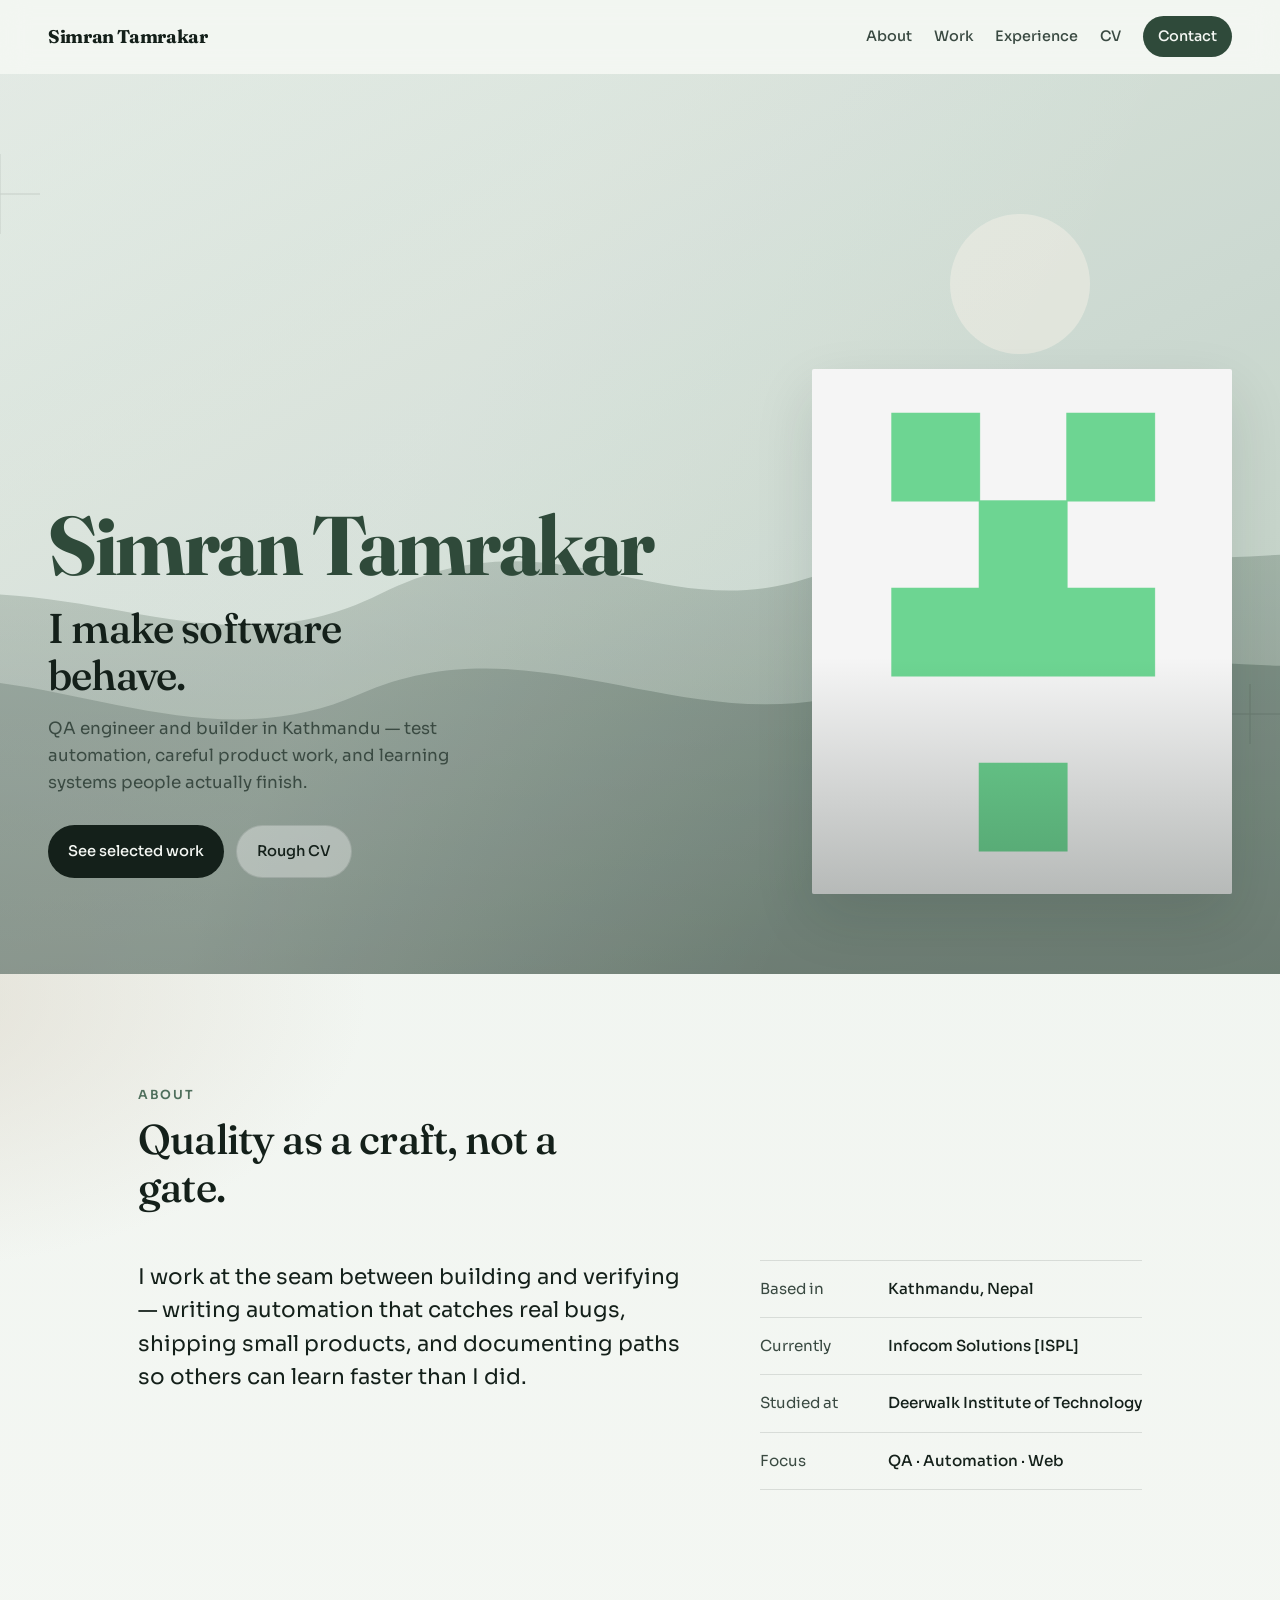
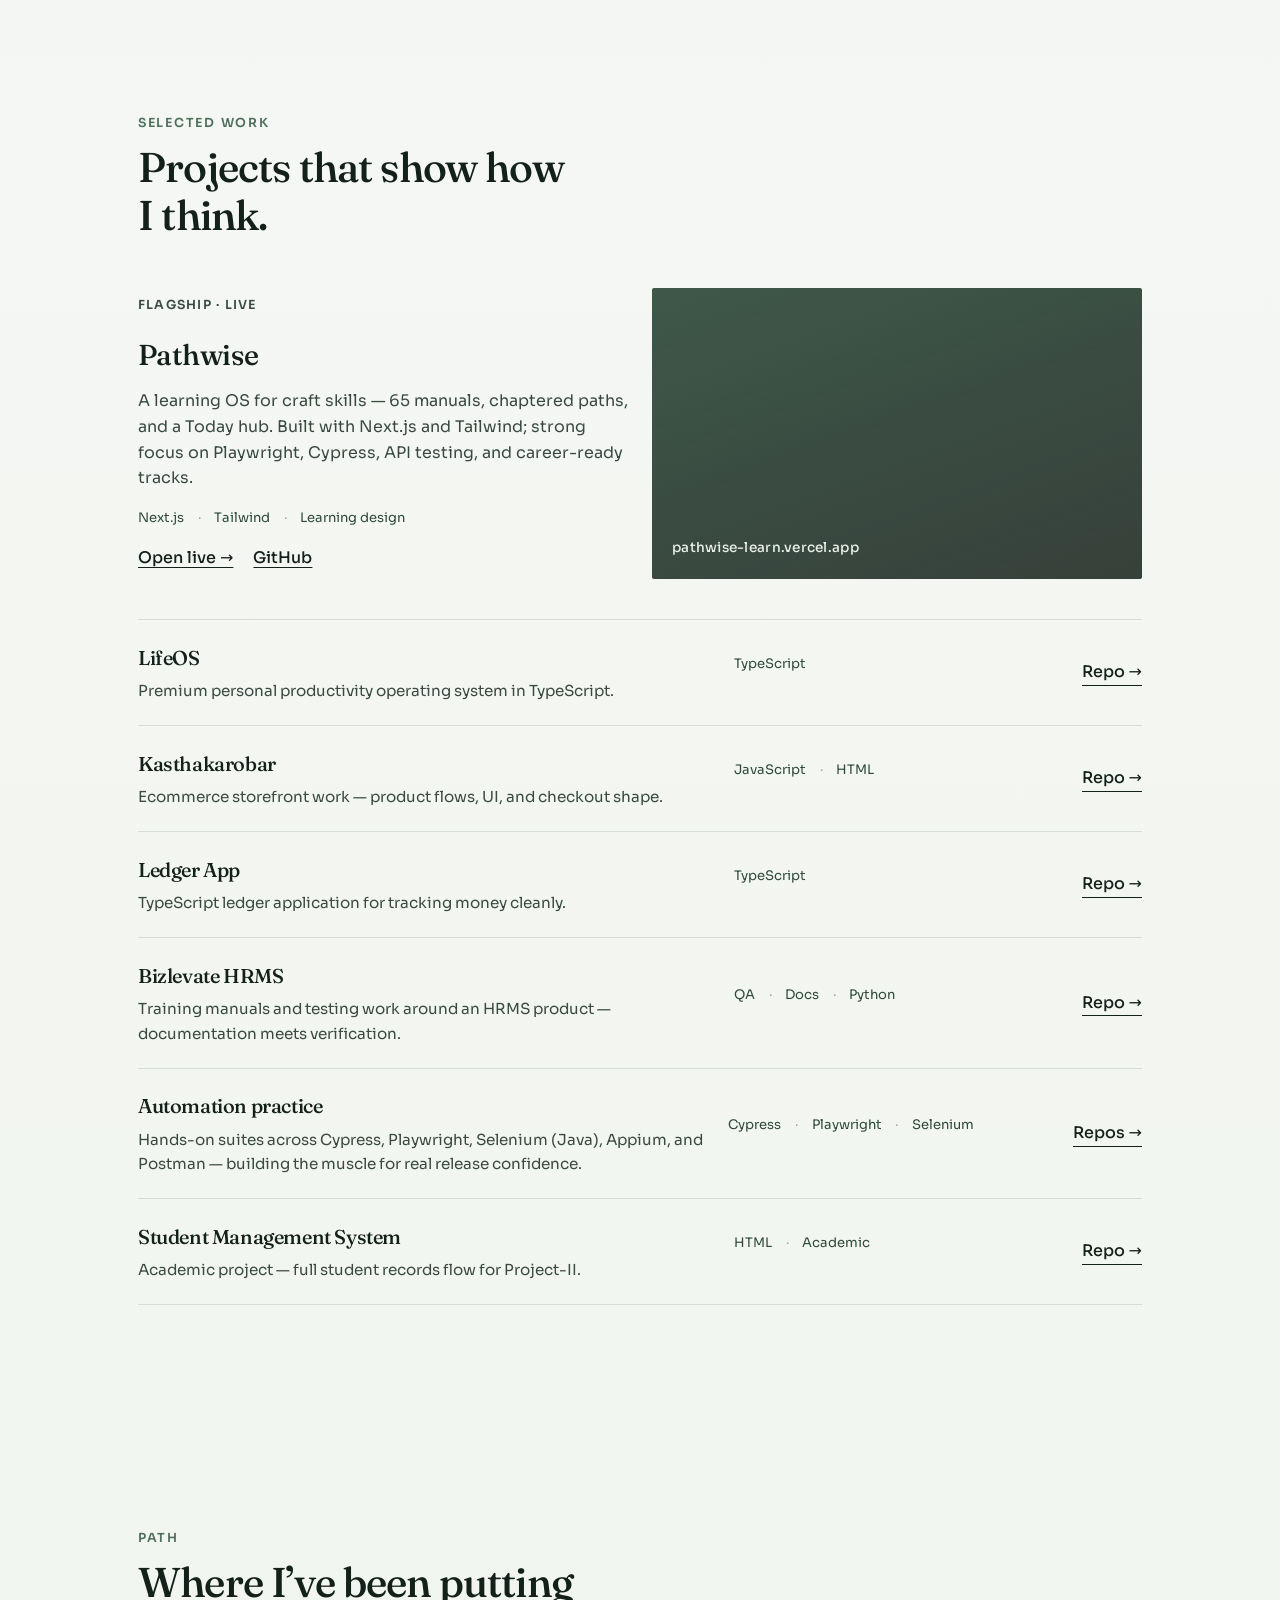
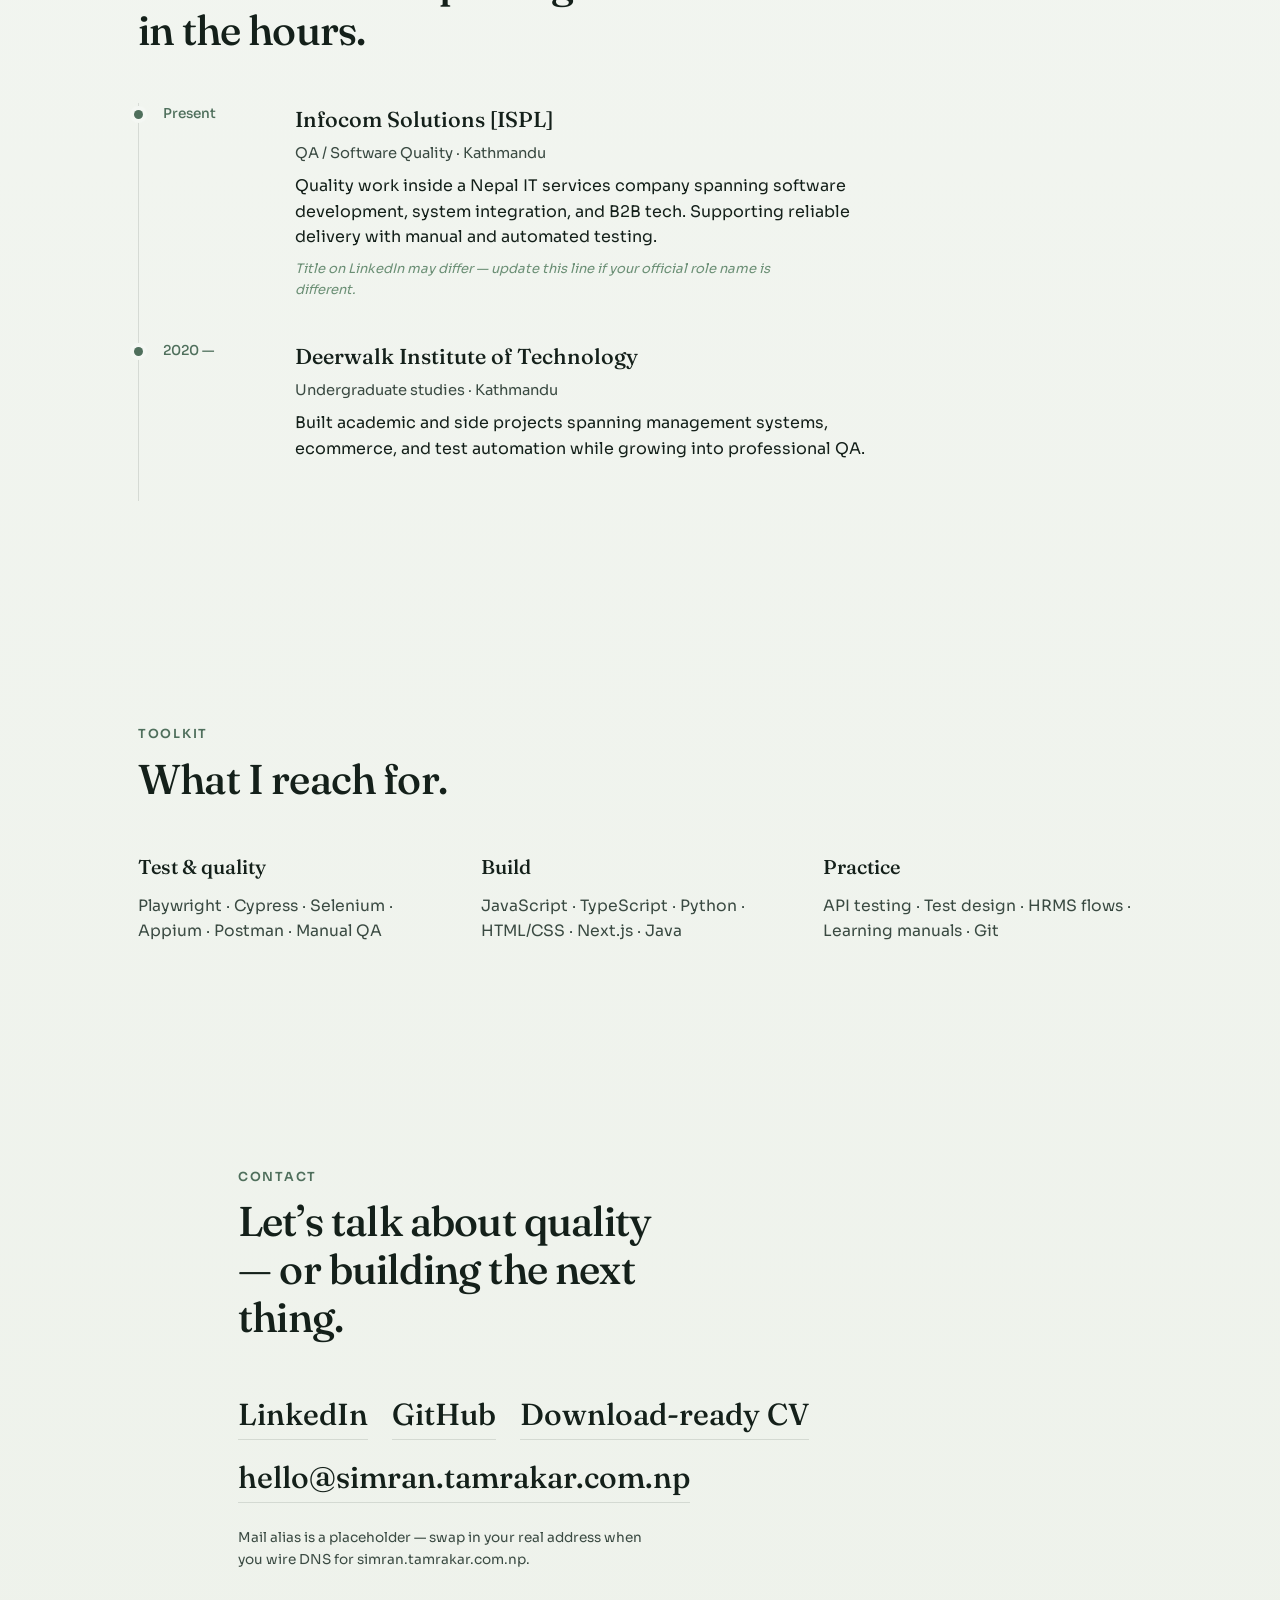
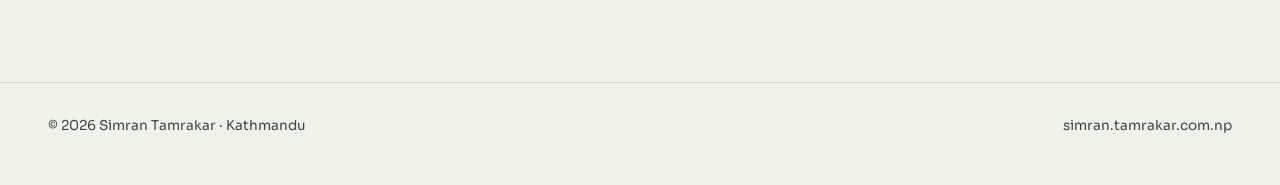
==== index.html @ 75692b20 "Add portfolio site and rough CV for simran.tamrakar.com.np Co-authored-by: Cursor <cursoragent@curso" ====
<!DOCTYPE html>
<html lang="en">
  <head>
    <meta charset="UTF-8" />
    <meta name="viewport" content="width=device-width, initial-scale=1" />
    <title>Simran Tamrakar — QA Engineer & Builder</title>
    <meta
      name="description"
      content="Portfolio of Simran Tamrakar — QA engineer and product builder based in Kathmandu. Test automation, web apps, and craft documentation."
    />
    <link rel="canonical" href="https://simran.tamrakar.com.np/" />
    <meta property="og:title" content="Simran Tamrakar" />
    <meta
      property="og:description"
      content="QA engineer & builder. Kathmandu. Infocom Solutions · Deerwalk."
    />
    <meta property="og:type" content="website" />
    <meta property="og:url" content="https://simran.tamrakar.com.np/" />
    <link rel="preconnect" href="https://fonts.googleapis.com" />
    <link rel="preconnect" href="https://fonts.gstatic.com" crossorigin />
    <link
      href="https://fonts.googleapis.com/css2?family=Fraunces:opsz,wght@9..144,500;9..144,700&family=Sora:wght@300;400;500;600&display=swap"
      rel="stylesheet"
    />
    <link rel="stylesheet" href="styles.css" />
  </head>
  <body>
    <a class="skip" href="#work">Skip to work</a>

    <header class="nav">
      <a class="nav-brand" href="#top">Simran Tamrakar</a>
      <nav class="nav-links" aria-label="Primary">
        <a href="#about">About</a>
        <a href="#work">Work</a>
        <a href="#experience">Experience</a>
        <a href="cv.html">CV</a>
        <a class="nav-cta" href="#contact">Contact</a>
      </nav>
      <button class="nav-toggle" type="button" aria-label="Open menu" aria-expanded="false">
        <span></span><span></span>
      </button>
    </header>

    <main id="top">
      <section class="hero" aria-label="Introduction">
        <div class="hero-bg" aria-hidden="true"></div>
        <div class="hero-inner">
          <p class="hero-brand">Simran Tamrakar</p>
          <h1 class="hero-title">I make software behave.</h1>
          <p class="hero-lede">
            QA engineer and builder in Kathmandu — test automation, careful
            product work, and learning systems people actually finish.
          </p>
          <div class="hero-actions">
            <a class="btn btn-primary" href="#work">See selected work</a>
            <a class="btn btn-ghost" href="cv.html">Rough CV</a>
          </div>
        </div>
        <div class="hero-portrait">
          <img
            src="assets/avatar.jpg"
            alt="Portrait of Simran Tamrakar"
            width="480"
            height="480"
          />
        </div>
      </section>

      <section id="about" class="section about">
        <div class="section-head">
          <p class="eyebrow">About</p>
          <h2>Quality as a craft, not a gate.</h2>
        </div>
        <div class="about-grid">
          <p class="about-lead">
            I work at the seam between building and verifying — writing
            automation that catches real bugs, shipping small products, and
            documenting paths so others can learn faster than I did.
          </p>
          <ul class="about-facts">
            <li>
              <span>Based in</span>
              <strong>Kathmandu, Nepal</strong>
            </li>
            <li>
              <span>Currently</span>
              <strong>Infocom Solutions [ISPL]</strong>
            </li>
            <li>
              <span>Studied at</span>
              <strong>Deerwalk Institute of Technology</strong>
            </li>
            <li>
              <span>Focus</span>
              <strong>QA · Automation · Web</strong>
            </li>
          </ul>
        </div>
      </section>

      <section id="work" class="section work">
        <div class="section-head">
          <p class="eyebrow">Selected work</p>
          <h2>Projects that show how I think.</h2>
        </div>

        <article class="project project-featured">
          <div class="project-copy">
            <p class="project-tag">Flagship · Live</p>
            <h3>Pathwise</h3>
            <p>
              A learning OS for craft skills — 65 manuals, chaptered paths, and a
              Today hub. Built with Next.js and Tailwind; strong focus on
              Playwright, Cypress, API testing, and career-ready tracks.
            </p>
            <div class="project-meta">
              <span>Next.js</span>
              <span>Tailwind</span>
              <span>Learning design</span>
            </div>
            <div class="project-links">
              <a href="https://pathwise-learn.vercel.app" target="_blank" rel="noopener"
                >Open live →</a
              >
              <a
                href="https://github.com/Simran-Tamrakar7/Pathwise"
                target="_blank"
                rel="noopener"
                >GitHub</a
              >
            </div>
          </div>
          <a
            class="project-visual pathwise"
            href="https://pathwise-learn.vercel.app"
            target="_blank"
            rel="noopener"
            aria-label="Open Pathwise"
          >
            <span class="visual-label">pathwise-learn.vercel.app</span>
          </a>
        </article>

        <div class="project-list">
          <article class="project-row">
            <div>
              <h3>LifeOS</h3>
              <p>Premium personal productivity operating system in TypeScript.</p>
            </div>
            <div class="project-meta">
              <span>TypeScript</span>
            </div>
            <a
              href="https://github.com/Simran-Tamrakar7/lifeos"
              target="_blank"
              rel="noopener"
              >Repo →</a
            >
          </article>

          <article class="project-row">
            <div>
              <h3>Kasthakarobar</h3>
              <p>Ecommerce storefront work — product flows, UI, and checkout shape.</p>
            </div>
            <div class="project-meta">
              <span>JavaScript</span>
              <span>HTML</span>
            </div>
            <a
              href="https://github.com/Simran-Tamrakar7/Kasthakarobar"
              target="_blank"
              rel="noopener"
              >Repo →</a
            >
          </article>

          <article class="project-row">
            <div>
              <h3>Ledger App</h3>
              <p>TypeScript ledger application for tracking money cleanly.</p>
            </div>
            <div class="project-meta">
              <span>TypeScript</span>
            </div>
            <a
              href="https://github.com/Simran-Tamrakar7/ledger-app"
              target="_blank"
              rel="noopener"
              >Repo →</a
            >
          </article>

          <article class="project-row">
            <div>
              <h3>Bizlevate HRMS</h3>
              <p>
                Training manuals and testing work around an HRMS product —
                documentation meets verification.
              </p>
            </div>
            <div class="project-meta">
              <span>QA</span>
              <span>Docs</span>
              <span>Python</span>
            </div>
            <a
              href="https://github.com/Simran-Tamrakar7/Bizlevate-1-HRMS-Manual"
              target="_blank"
              rel="noopener"
              >Repo →</a
            >
          </article>

          <article class="project-row">
            <div>
              <h3>Automation practice</h3>
              <p>
                Hands-on suites across Cypress, Playwright, Selenium (Java),
                Appium, and Postman — building the muscle for real release
                confidence.
              </p>
            </div>
            <div class="project-meta">
              <span>Cypress</span>
              <span>Playwright</span>
              <span>Selenium</span>
            </div>
            <a
              href="https://github.com/Simran-Tamrakar7?tab=repositories"
              target="_blank"
              rel="noopener"
              >Repos →</a
            >
          </article>

          <article class="project-row">
            <div>
              <h3>Student Management System</h3>
              <p>Academic project — full student records flow for Project-II.</p>
            </div>
            <div class="project-meta">
              <span>HTML</span>
              <span>Academic</span>
            </div>
            <a
              href="https://github.com/Simran-Tamrakar7/Student_Management_System"
              target="_blank"
              rel="noopener"
              >Repo →</a
            >
          </article>
        </div>
      </section>

      <section id="experience" class="section experience">
        <div class="section-head">
          <p class="eyebrow">Path</p>
          <h2>Where I’ve been putting in the hours.</h2>
        </div>
        <ol class="timeline">
          <li>
            <div class="timeline-when">Present</div>
            <div class="timeline-body">
              <h3>Infocom Solutions [ISPL]</h3>
              <p class="role">QA / Software Quality · Kathmandu</p>
              <p>
                Quality work inside a Nepal IT services company spanning software
                development, system integration, and B2B tech. Supporting reliable
                delivery with manual and automated testing.
              </p>
              <p class="note">
                Title on LinkedIn may differ — update this line if your official
                role name is different.
              </p>
            </div>
          </li>
          <li>
            <div class="timeline-when">2020 —</div>
            <div class="timeline-body">
              <h3>Deerwalk Institute of Technology</h3>
              <p class="role">Undergraduate studies · Kathmandu</p>
              <p>
                Built academic and side projects spanning management systems,
                ecommerce, and test automation while growing into professional QA.
              </p>
            </div>
          </li>
        </ol>
      </section>

      <section id="skills" class="section skills">
        <div class="section-head">
          <p class="eyebrow">Toolkit</p>
          <h2>What I reach for.</h2>
        </div>
        <div class="skill-groups">
          <div>
            <h3>Test & quality</h3>
            <p>Playwright · Cypress · Selenium · Appium · Postman · Manual QA</p>
          </div>
          <div>
            <h3>Build</h3>
            <p>JavaScript · TypeScript · Python · HTML/CSS · Next.js · Java</p>
          </div>
          <div>
            <h3>Practice</h3>
            <p>API testing · Test design · HRMS flows · Learning manuals · Git</p>
          </div>
        </div>
      </section>

      <section id="contact" class="section contact">
        <div class="section-head">
          <p class="eyebrow">Contact</p>
          <h2>Let’s talk about quality — or building the next thing.</h2>
        </div>
        <div class="contact-row">
          <a
            class="contact-link"
            href="https://www.linkedin.com/in/simran-tamrakar-1aa84b349/"
            target="_blank"
            rel="noopener"
            >LinkedIn</a
          >
          <a
            class="contact-link"
            href="https://github.com/Simran-Tamrakar7"
            target="_blank"
            rel="noopener"
            >GitHub</a
          >
          <a class="contact-link" href="cv.html">Download-ready CV</a>
          <a class="contact-link" href="mailto:hello@simran.tamrakar.com.np"
            >hello@simran.tamrakar.com.np</a
          >
        </div>
        <p class="contact-hint">
          Mail alias is a placeholder — swap in your real address when you wire
          DNS for simran.tamrakar.com.np.
        </p>
      </section>
    </main>

    <footer class="footer">
      <p>© <span id="year"></span> Simran Tamrakar · Kathmandu</p>
      <p>simran.tamrakar.com.np</p>
    </footer>

    <script src="script.js"></script>
  </body>
</html>
---- styles.css ----
:root {
  --ink: #14201a;
  --ink-soft: #3a4a42;
  --mist: #e8efe9;
  --paper: #f4f7f3;
  --sage: #4f6f5c;
  --sage-deep: #2f4a3a;
  --moss: #6b8f75;
  --sand: #d7cfc0;
  --line: rgba(20, 32, 26, 0.12);
  --shadow: 0 24px 60px rgba(20, 32, 26, 0.12);
  --radius: 2px;
  --font-display: "Fraunces", Georgia, serif;
  --font-body: "Sora", system-ui, sans-serif;
  --ease: cubic-bezier(0.22, 1, 0.36, 1);
}

*,
*::before,
*::after {
  box-sizing: border-box;
}

html {
  scroll-behavior: smooth;
}

body {
  margin: 0;
  color: var(--ink);
  font-family: var(--font-body);
  font-weight: 400;
  line-height: 1.6;
  background:
    radial-gradient(1200px 600px at 80% -10%, rgba(107, 143, 117, 0.28), transparent 60%),
    radial-gradient(900px 500px at -10% 20%, rgba(215, 207, 192, 0.55), transparent 55%),
    linear-gradient(180deg, #eef3ee 0%, var(--paper) 35%, #eef2eb 100%);
  min-height: 100vh;
}

img {
  max-width: 100%;
  display: block;
}

a {
  color: inherit;
  text-decoration-thickness: 1px;
  text-underline-offset: 0.22em;
}

.skip {
  position: absolute;
  left: -999px;
  top: 0;
  background: var(--ink);
  color: var(--paper);
  padding: 0.75rem 1rem;
  z-index: 100;
}

.skip:focus {
  left: 1rem;
  top: 1rem;
}

.nav {
  position: sticky;
  top: 0;
  z-index: 40;
  display: flex;
  align-items: center;
  justify-content: space-between;
  gap: 1rem;
  padding: 1rem clamp(1.25rem, 4vw, 3rem);
  backdrop-filter: blur(14px);
  background: rgba(244, 247, 243, 0.72);
  border-bottom: 1px solid transparent;
  transition: border-color 0.3s var(--ease), background 0.3s var(--ease);
}

.nav.is-scrolled {
  border-bottom-color: var(--line);
  background: rgba(244, 247, 243, 0.9);
}

.nav-brand {
  font-family: var(--font-display);
  font-size: 1.15rem;
  font-weight: 700;
  text-decoration: none;
  letter-spacing: -0.02em;
}

.nav-links {
  display: flex;
  align-items: center;
  gap: 1.35rem;
}

.nav-links a {
  font-size: 0.9rem;
  font-weight: 500;
  text-decoration: none;
  color: var(--ink-soft);
  transition: color 0.2s var(--ease);
}

.nav-links a:hover {
  color: var(--ink);
}

.nav-cta {
  padding: 0.55rem 0.95rem;
  background: var(--sage-deep);
  color: var(--paper) !important;
  border-radius: 999px;
}

.nav-toggle {
  display: none;
  width: 2.5rem;
  height: 2.5rem;
  border: 0;
  background: transparent;
  padding: 0;
  cursor: pointer;
}

.nav-toggle span {
  display: block;
  height: 2px;
  margin: 6px 4px;
  background: var(--ink);
  transition: transform 0.25s var(--ease);
}

.hero {
  position: relative;
  min-height: min(100vh, 920px);
  display: grid;
  grid-template-columns: 1.15fr 0.85fr;
  align-items: end;
  gap: clamp(1.5rem, 4vw, 3rem);
  padding: clamp(2rem, 6vw, 5rem) clamp(1.25rem, 4vw, 3rem) clamp(3rem, 7vw, 5rem);
  overflow: hidden;
}

.hero-bg {
  position: absolute;
  inset: 0;
  background:
    linear-gradient(115deg, rgba(244, 247, 243, 0.2) 35%, transparent 70%),
    url("assets/hero-texture.svg") center / cover no-repeat;
  opacity: 0.9;
  pointer-events: none;
  animation: drift 18s ease-in-out infinite alternate;
}

.hero-inner {
  position: relative;
  z-index: 1;
  max-width: 38rem;
  padding-bottom: 1rem;
  opacity: 0;
  transform: translateY(28px);
  animation: rise 0.9s var(--ease) 0.1s forwards;
}

.hero-brand {
  margin: 0 0 1.25rem;
  font-family: var(--font-display);
  font-size: clamp(2.6rem, 7vw, 5.2rem);
  font-weight: 700;
  line-height: 0.95;
  letter-spacing: -0.03em;
  color: var(--sage-deep);
}

.hero-title {
  margin: 0 0 1rem;
  font-family: var(--font-display);
  font-size: clamp(1.7rem, 3.4vw, 2.6rem);
  font-weight: 500;
  line-height: 1.15;
  letter-spacing: -0.02em;
  max-width: 14ch;
}

.hero-lede {
  margin: 0 0 1.75rem;
  font-size: 1.05rem;
  color: var(--ink-soft);
  max-width: 36ch;
}

.hero-actions {
  display: flex;
  flex-wrap: wrap;
  gap: 0.75rem;
}

.btn {
  display: inline-flex;
  align-items: center;
  justify-content: center;
  padding: 0.85rem 1.25rem;
  border-radius: 999px;
  font-size: 0.92rem;
  font-weight: 500;
  text-decoration: none;
  transition: transform 0.25s var(--ease), background 0.25s var(--ease), color 0.25s var(--ease);
}

.btn:hover {
  transform: translateY(-2px);
}

.btn-primary {
  background: var(--ink);
  color: var(--paper);
}

.btn-ghost {
  border: 1px solid var(--line);
  background: rgba(255, 255, 255, 0.35);
}

.hero-portrait {
  position: relative;
  z-index: 1;
  justify-self: end;
  width: min(100%, 420px);
  aspect-ratio: 4 / 5;
  overflow: hidden;
  border-radius: var(--radius);
  box-shadow: var(--shadow);
  opacity: 0;
  transform: translateY(36px) scale(0.98);
  animation: rise 1s var(--ease) 0.25s forwards;
}

.hero-portrait::after {
  content: "";
  position: absolute;
  inset: 0;
  background: linear-gradient(180deg, transparent 55%, rgba(20, 32, 26, 0.28));
  pointer-events: none;
}

.hero-portrait img {
  width: 100%;
  height: 100%;
  object-fit: cover;
  filter: saturate(0.92) contrast(1.04);
}

.section {
  padding: clamp(4rem, 9vw, 7rem) clamp(1.25rem, 4vw, 3rem);
  max-width: 1100px;
  margin: 0 auto;
}

.section-head {
  margin-bottom: clamp(2rem, 4vw, 3rem);
  max-width: 28rem;
}

.eyebrow {
  margin: 0 0 0.65rem;
  font-size: 0.78rem;
  font-weight: 600;
  letter-spacing: 0.14em;
  text-transform: uppercase;
  color: var(--sage);
}

.section-head h2 {
  margin: 0;
  font-family: var(--font-display);
  font-size: clamp(1.8rem, 3.5vw, 2.6rem);
  font-weight: 500;
  line-height: 1.15;
  letter-spacing: -0.02em;
}

.about-grid {
  display: grid;
  grid-template-columns: 1.2fr 0.8fr;
  gap: clamp(1.5rem, 4vw, 3rem);
  align-items: start;
}

.about-lead {
  margin: 0;
  font-size: clamp(1.1rem, 2vw, 1.35rem);
  line-height: 1.55;
  max-width: 34ch;
}

.about-facts {
  list-style: none;
  margin: 0;
  padding: 0;
  border-top: 1px solid var(--line);
}

.about-facts li {
  display: grid;
  grid-template-columns: 7rem 1fr;
  gap: 1rem;
  padding: 1rem 0;
  border-bottom: 1px solid var(--line);
  font-size: 0.95rem;
}

.about-facts span {
  color: var(--ink-soft);
}

.about-facts strong {
  font-weight: 500;
}

.project-featured {
  display: grid;
  grid-template-columns: 1fr 1fr;
  gap: 1.5rem;
  margin-bottom: 2.5rem;
  align-items: stretch;
}

.project-copy {
  display: flex;
  flex-direction: column;
  justify-content: center;
  padding: 0.5rem 0;
}

.project-tag {
  margin: 0 0 0.75rem;
  font-size: 0.78rem;
  font-weight: 600;
  letter-spacing: 0.1em;
  text-transform: uppercase;
  color: var(--sage);
}

.project-copy h3,
.project-row h3 {
  margin: 0 0 0.65rem;
  font-family: var(--font-display);
  font-size: 1.8rem;
  font-weight: 500;
  letter-spacing: -0.02em;
}

.project-copy p,
.project-row p {
  margin: 0 0 1rem;
  color: var(--ink-soft);
}

.project-meta {
  display: flex;
  flex-wrap: wrap;
  gap: 0.5rem 0.85rem;
  margin-bottom: 1.1rem;
  font-size: 0.82rem;
  color: var(--sage-deep);
}

.project-meta span::before {
  content: "·";
  margin-right: 0.85rem;
  opacity: 0.45;
}

.project-meta span:first-child::before {
  content: none;
  margin: 0;
}

.project-links {
  display: flex;
  gap: 1.25rem;
  font-weight: 500;
}

.project-visual {
  min-height: 280px;
  border-radius: var(--radius);
  text-decoration: none;
  display: flex;
  align-items: flex-end;
  padding: 1.25rem;
  position: relative;
  overflow: hidden;
  transition: transform 0.35s var(--ease);
}

.project-visual:hover {
  transform: translateY(-4px);
}

.project-visual.pathwise {
  background:
    linear-gradient(160deg, rgba(47, 74, 58, 0.92), rgba(20, 32, 26, 0.85)),
    repeating-linear-gradient(
      -12deg,
      transparent,
      transparent 14px,
      rgba(232, 239, 233, 0.06) 14px,
      rgba(232, 239, 233, 0.06) 15px
    );
  color: var(--mist);
}

.visual-label {
  font-size: 0.85rem;
  font-weight: 500;
  letter-spacing: 0.02em;
}

.project-list {
  border-top: 1px solid var(--line);
}

.project-row {
  display: grid;
  grid-template-columns: 1.4fr 0.8fr auto;
  gap: 1rem;
  align-items: center;
  padding: 1.35rem 0;
  border-bottom: 1px solid var(--line);
  opacity: 0;
  transform: translateY(16px);
  transition: opacity 0.6s var(--ease), transform 0.6s var(--ease);
}

.project-row.is-in {
  opacity: 1;
  transform: none;
}

.project-row h3 {
  font-size: 1.25rem;
  margin-bottom: 0.35rem;
}

.project-row p {
  margin: 0;
  font-size: 0.95rem;
}

.project-row > a {
  font-weight: 500;
  white-space: nowrap;
  text-decoration: none;
  border-bottom: 1px solid currentColor;
}

.timeline {
  list-style: none;
  margin: 0;
  padding: 0;
  border-left: 1px solid var(--line);
}

.timeline li {
  display: grid;
  grid-template-columns: 7rem 1fr;
  gap: 1.25rem;
  padding: 0 0 2rem 1.5rem;
  position: relative;
}

.timeline li::before {
  content: "";
  position: absolute;
  left: -5px;
  top: 0.45rem;
  width: 9px;
  height: 9px;
  border-radius: 50%;
  background: var(--sage);
  box-shadow: 0 0 0 4px var(--paper);
}

.timeline-when {
  font-size: 0.85rem;
  font-weight: 500;
  color: var(--sage);
}

.timeline-body h3 {
  margin: 0 0 0.25rem;
  font-family: var(--font-display);
  font-size: 1.35rem;
  font-weight: 500;
}

.role {
  margin: 0 0 0.75rem;
  font-size: 0.92rem;
  color: var(--ink-soft);
}

.timeline-body p {
  margin: 0 0 0.5rem;
  max-width: 48ch;
}

.note {
  font-size: 0.82rem !important;
  color: var(--moss) !important;
  font-style: italic;
}

.skill-groups {
  display: grid;
  grid-template-columns: repeat(3, 1fr);
  gap: 1.5rem;
}

.skill-groups h3 {
  margin: 0 0 0.65rem;
  font-family: var(--font-display);
  font-size: 1.25rem;
  font-weight: 500;
}

.skill-groups p {
  margin: 0;
  color: var(--ink-soft);
  font-size: 0.98rem;
}

.contact {
  max-width: 900px;
}

.contact-row {
  display: flex;
  flex-wrap: wrap;
  gap: 0.85rem 1.5rem;
}

.contact-link {
  font-family: var(--font-display);
  font-size: clamp(1.35rem, 3vw, 1.9rem);
  font-weight: 500;
  text-decoration: none;
  border-bottom: 1px solid var(--line);
  transition: border-color 0.2s var(--ease), color 0.2s var(--ease);
}

.contact-link:hover {
  border-bottom-color: var(--ink);
  color: var(--sage-deep);
}

.contact-hint {
  margin: 1.5rem 0 0;
  font-size: 0.85rem;
  color: var(--ink-soft);
  max-width: 42ch;
}

.footer {
  display: flex;
  justify-content: space-between;
  gap: 1rem;
  flex-wrap: wrap;
  padding: 2rem clamp(1.25rem, 4vw, 3rem) 3rem;
  border-top: 1px solid var(--line);
  font-size: 0.85rem;
  color: var(--ink-soft);
}

.footer p {
  margin: 0;
}

@keyframes rise {
  to {
    opacity: 1;
    transform: none;
  }
}

@keyframes drift {
  from {
    transform: scale(1) translate(0, 0);
  }
  to {
    transform: scale(1.04) translate(-1.5%, 1%);
  }
}

@media (max-width: 900px) {
  .hero {
    grid-template-columns: 1fr;
    min-height: auto;
    align-items: start;
    padding-top: 1.5rem;
  }

  .hero-portrait {
    order: -1;
    width: min(100%, 340px);
    justify-self: start;
    max-height: 52vh;
  }

  .about-grid,
  .project-featured,
  .skill-groups {
    grid-template-columns: 1fr;
  }

  .project-row {
    grid-template-columns: 1fr;
    gap: 0.5rem;
  }

  .timeline li {
    grid-template-columns: 1fr;
    gap: 0.35rem;
  }
}

@media (max-width: 720px) {
  .nav-toggle {
    display: block;
  }

  .nav-links {
    position: fixed;
    inset: 0 0 auto 0;
    top: 3.6rem;
    flex-direction: column;
    align-items: flex-start;
    gap: 0;
    padding: 0.5rem 1.25rem 1.25rem;
    background: rgba(244, 247, 243, 0.96);
    border-bottom: 1px solid var(--line);
    transform: translateY(-120%);
    opacity: 0;
    pointer-events: none;
    transition: transform 0.3s var(--ease), opacity 0.3s var(--ease);
  }

  .nav-links.is-open {
    transform: none;
    opacity: 1;
    pointer-events: auto;
  }

  .nav-links a {
    width: 100%;
    padding: 0.85rem 0;
    border-bottom: 1px solid var(--line);
  }

  .nav-cta {
    border-radius: 0;
    background: transparent !important;
    color: var(--ink) !important;
    padding-left: 0;
    padding-right: 0;
  }

  .hero-brand {
    font-size: clamp(2.4rem, 12vw, 3.4rem);
  }
}

@media (prefers-reduced-motion: reduce) {
  html {
    scroll-behavior: auto;
  }

  .hero-inner,
  .hero-portrait,
  .hero-bg,
  .project-row {
    animation: none !important;
    opacity: 1 !important;
    transform: none !important;
  }
}
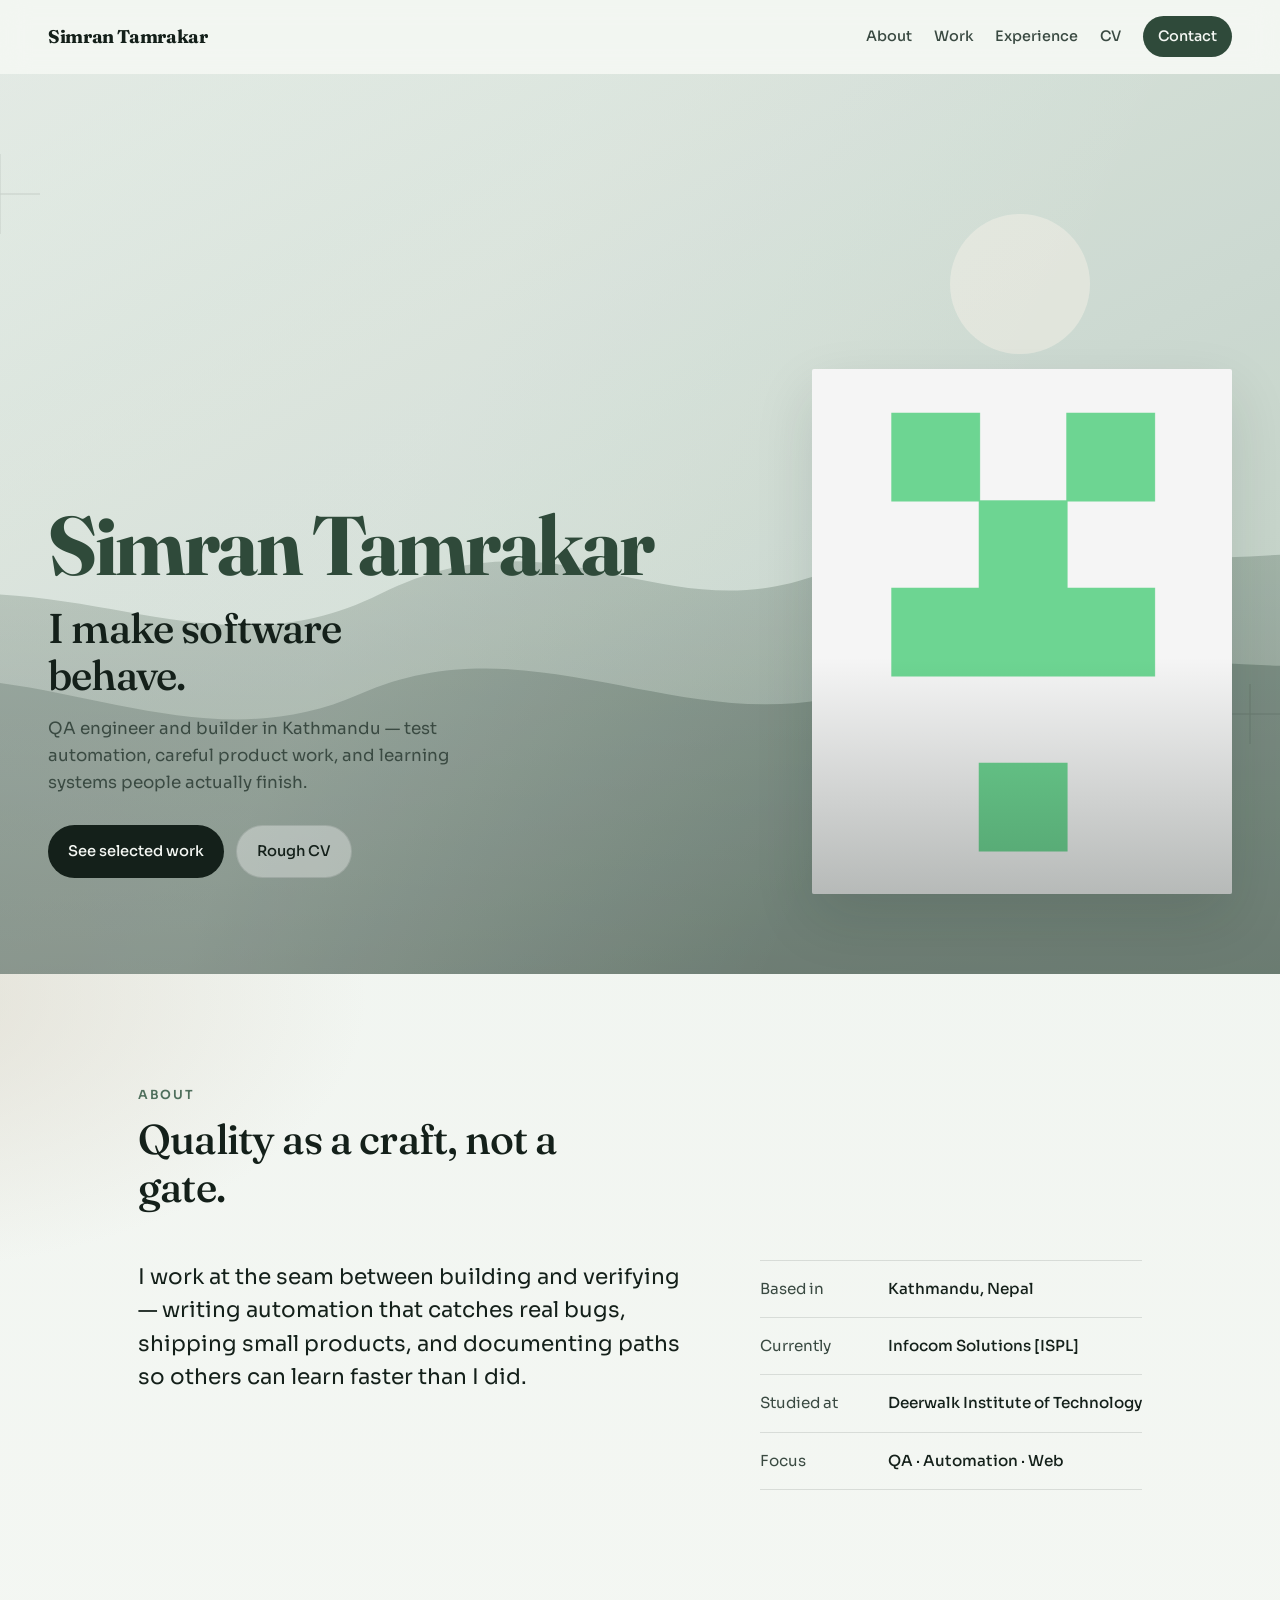
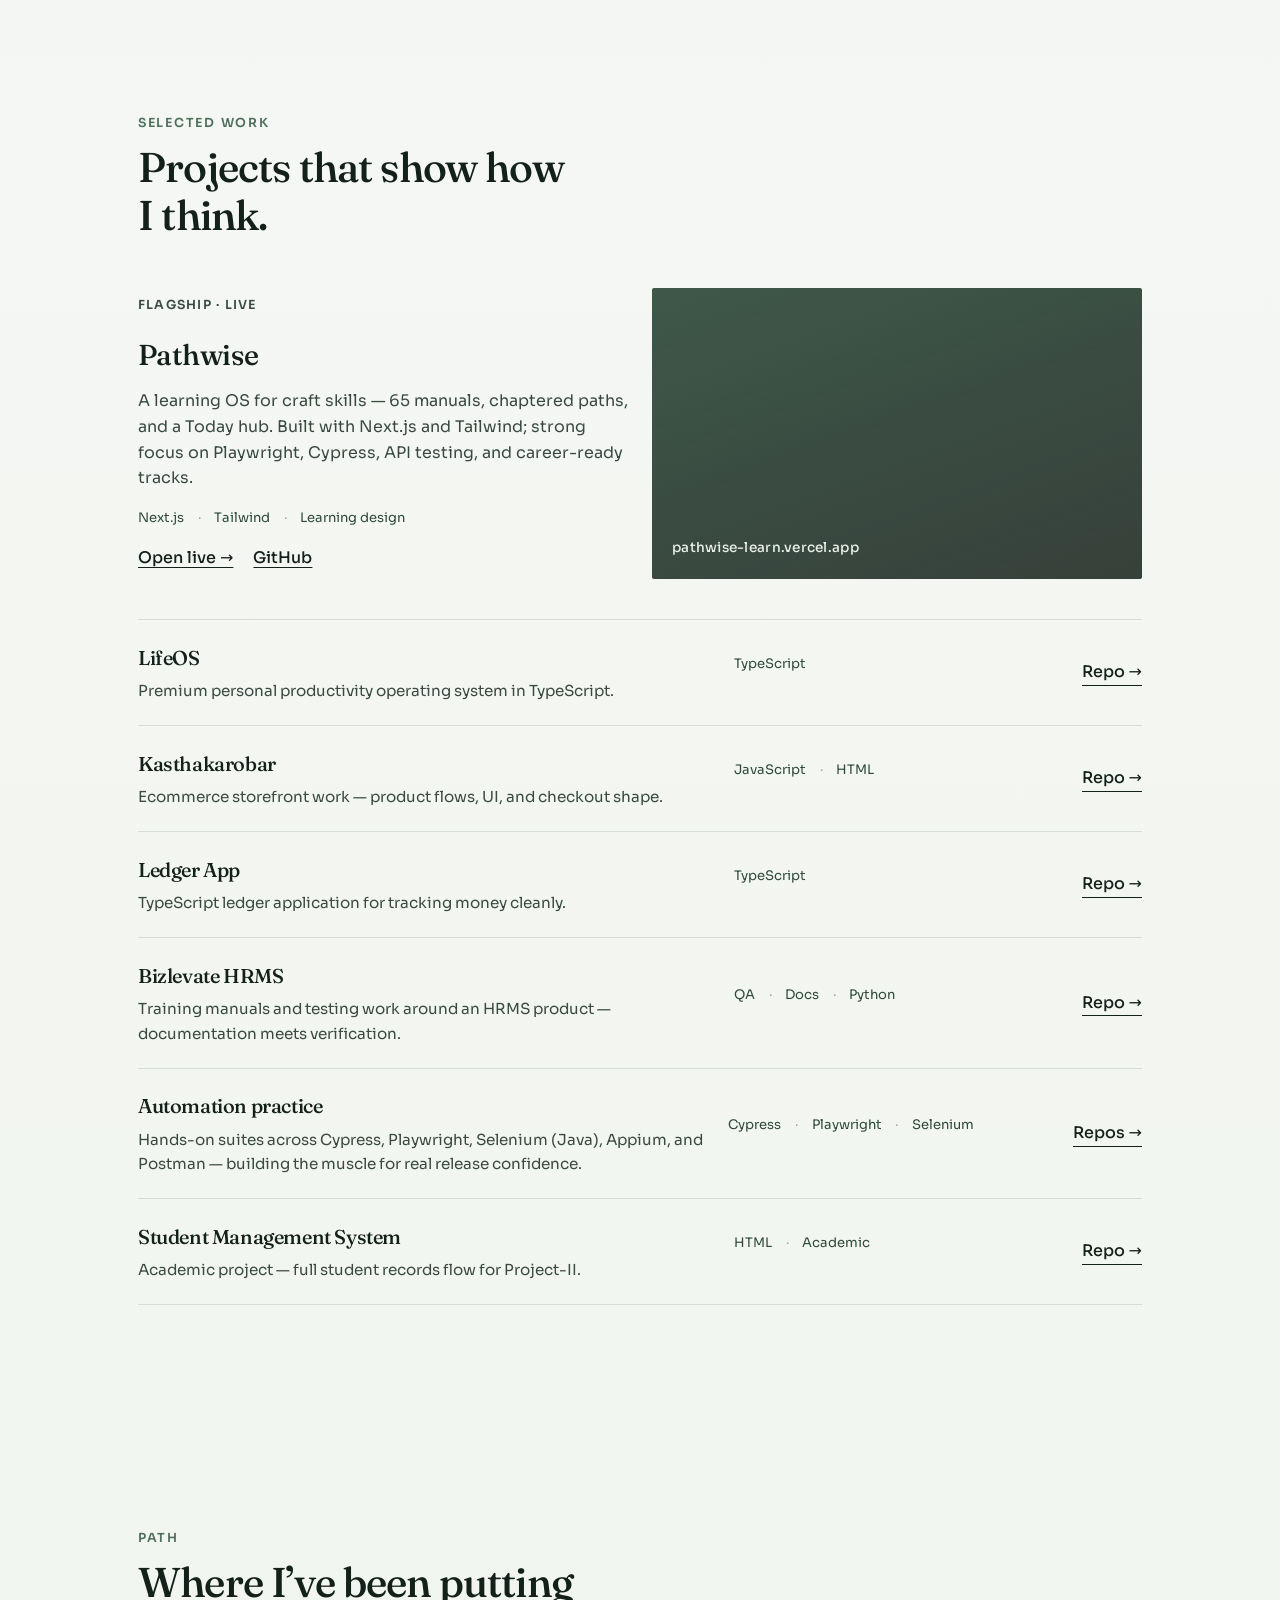
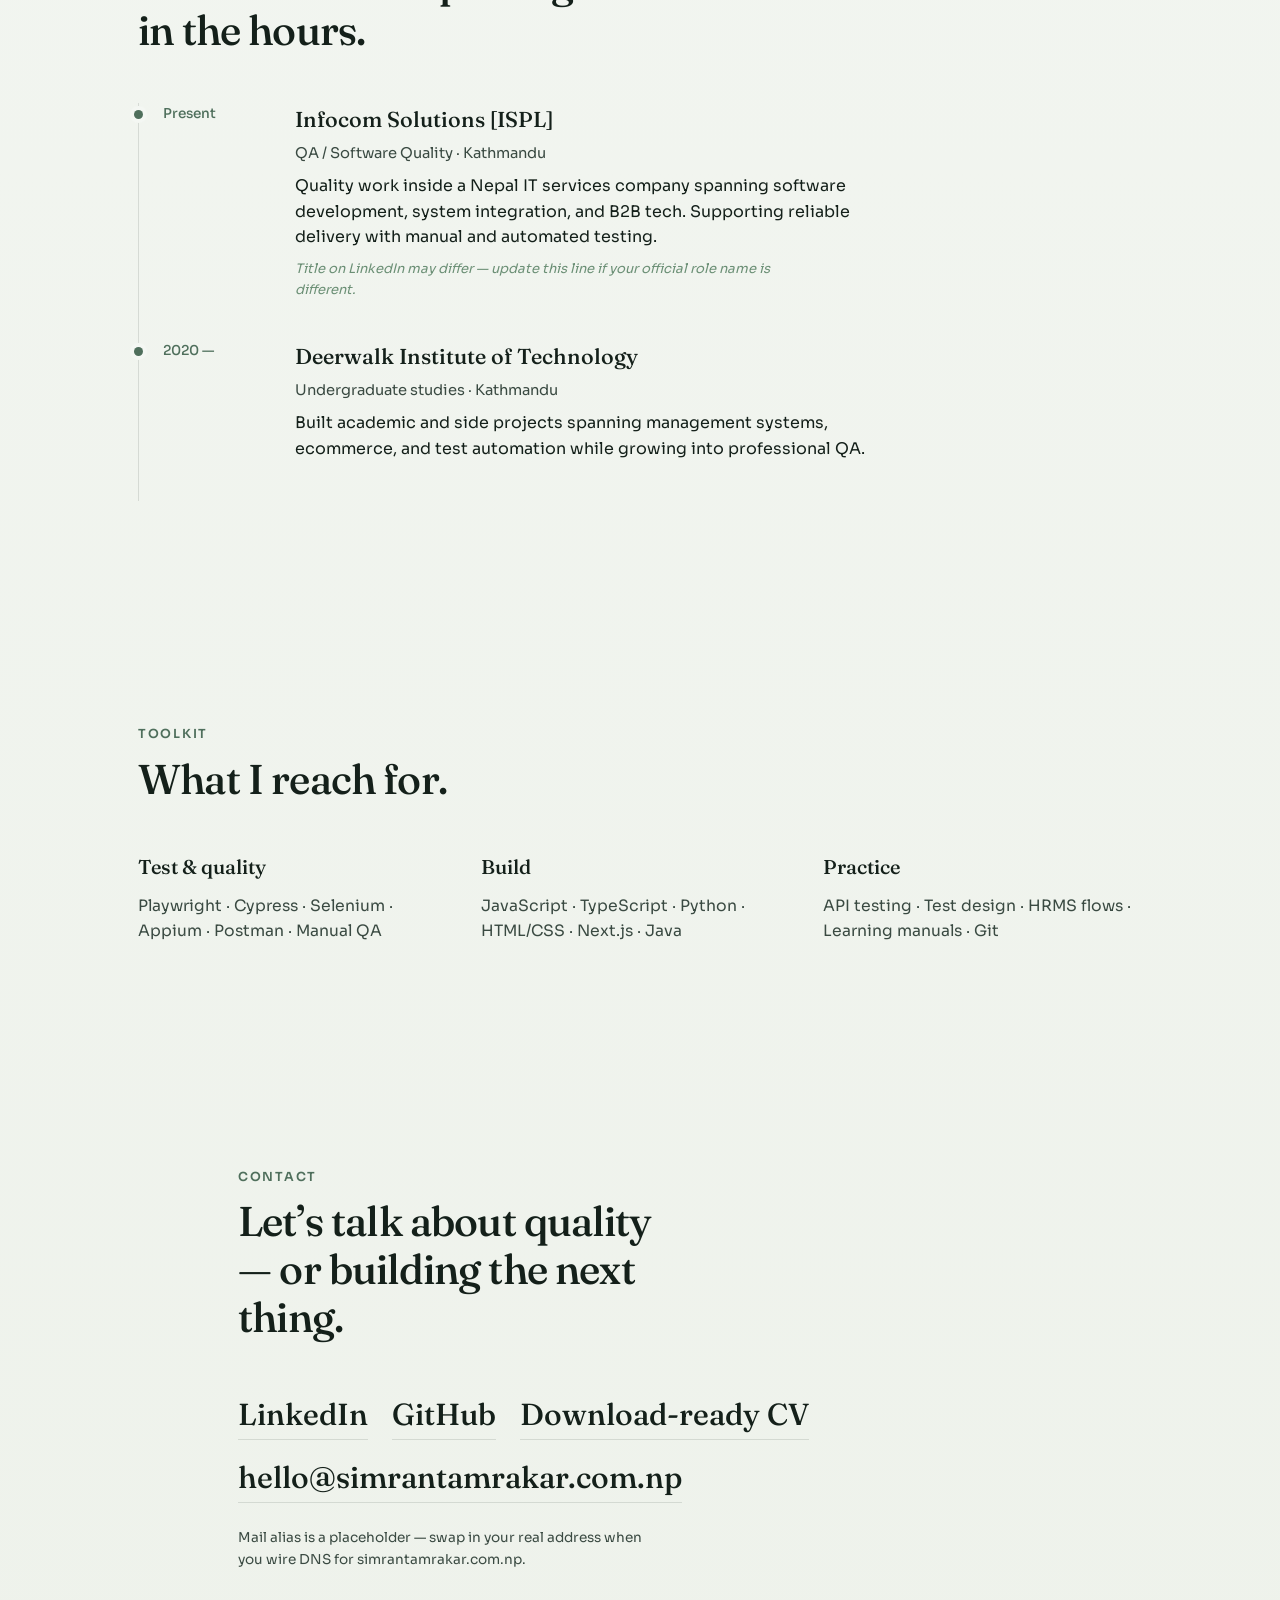
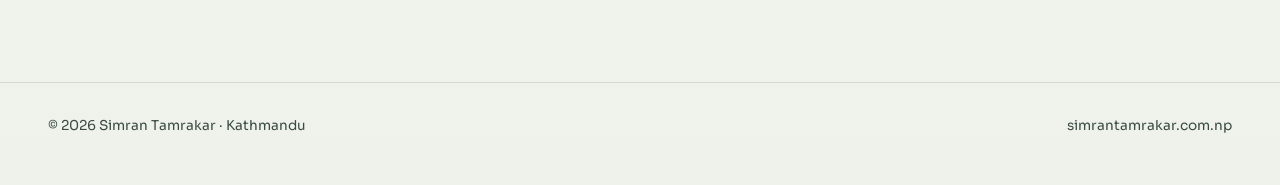
==== commit a44d5146: "Align site copy with simrantamrakar.com.np Co-authored-by: Cursor <cursoragent@cursor.com>" ====
--- a/index.html
+++ b/index.html
@@ -8,14 +8,14 @@
       name="description"
       content="Portfolio of Simran Tamrakar — QA engineer and product builder based in Kathmandu. Test automation, web apps, and craft documentation."
     />
-    <link rel="canonical" href="https://simran.tamrakar.com.np/" />
+    <link rel="canonical" href="https://simrantamrakar.com.np/" />
     <meta property="og:title" content="Simran Tamrakar" />
     <meta
       property="og:description"
       content="QA engineer & builder. Kathmandu. Infocom Solutions · Deerwalk."
     />
     <meta property="og:type" content="website" />
-    <meta property="og:url" content="https://simran.tamrakar.com.np/" />
+    <meta property="og:url" content="https://simrantamrakar.com.np/" />
     <link rel="preconnect" href="https://fonts.googleapis.com" />
     <link rel="preconnect" href="https://fonts.gstatic.com" crossorigin />
     <link
@@ -331,20 +331,20 @@
             >GitHub</a
           >
           <a class="contact-link" href="cv.html">Download-ready CV</a>
-          <a class="contact-link" href="mailto:hello@simran.tamrakar.com.np"
-            >hello@simran.tamrakar.com.np</a
+          <a class="contact-link" href="mailto:hello@simrantamrakar.com.np"
+            >hello@simrantamrakar.com.np</a
           >
         </div>
         <p class="contact-hint">
           Mail alias is a placeholder — swap in your real address when you wire
-          DNS for simran.tamrakar.com.np.
+          DNS for simrantamrakar.com.np.
         </p>
       </section>
     </main>
 
     <footer class="footer">
       <p>© <span id="year"></span> Simran Tamrakar · Kathmandu</p>
-      <p>simran.tamrakar.com.np</p>
+      <p>simrantamrakar.com.np</p>
     </footer>
 
     <script src="script.js"></script>
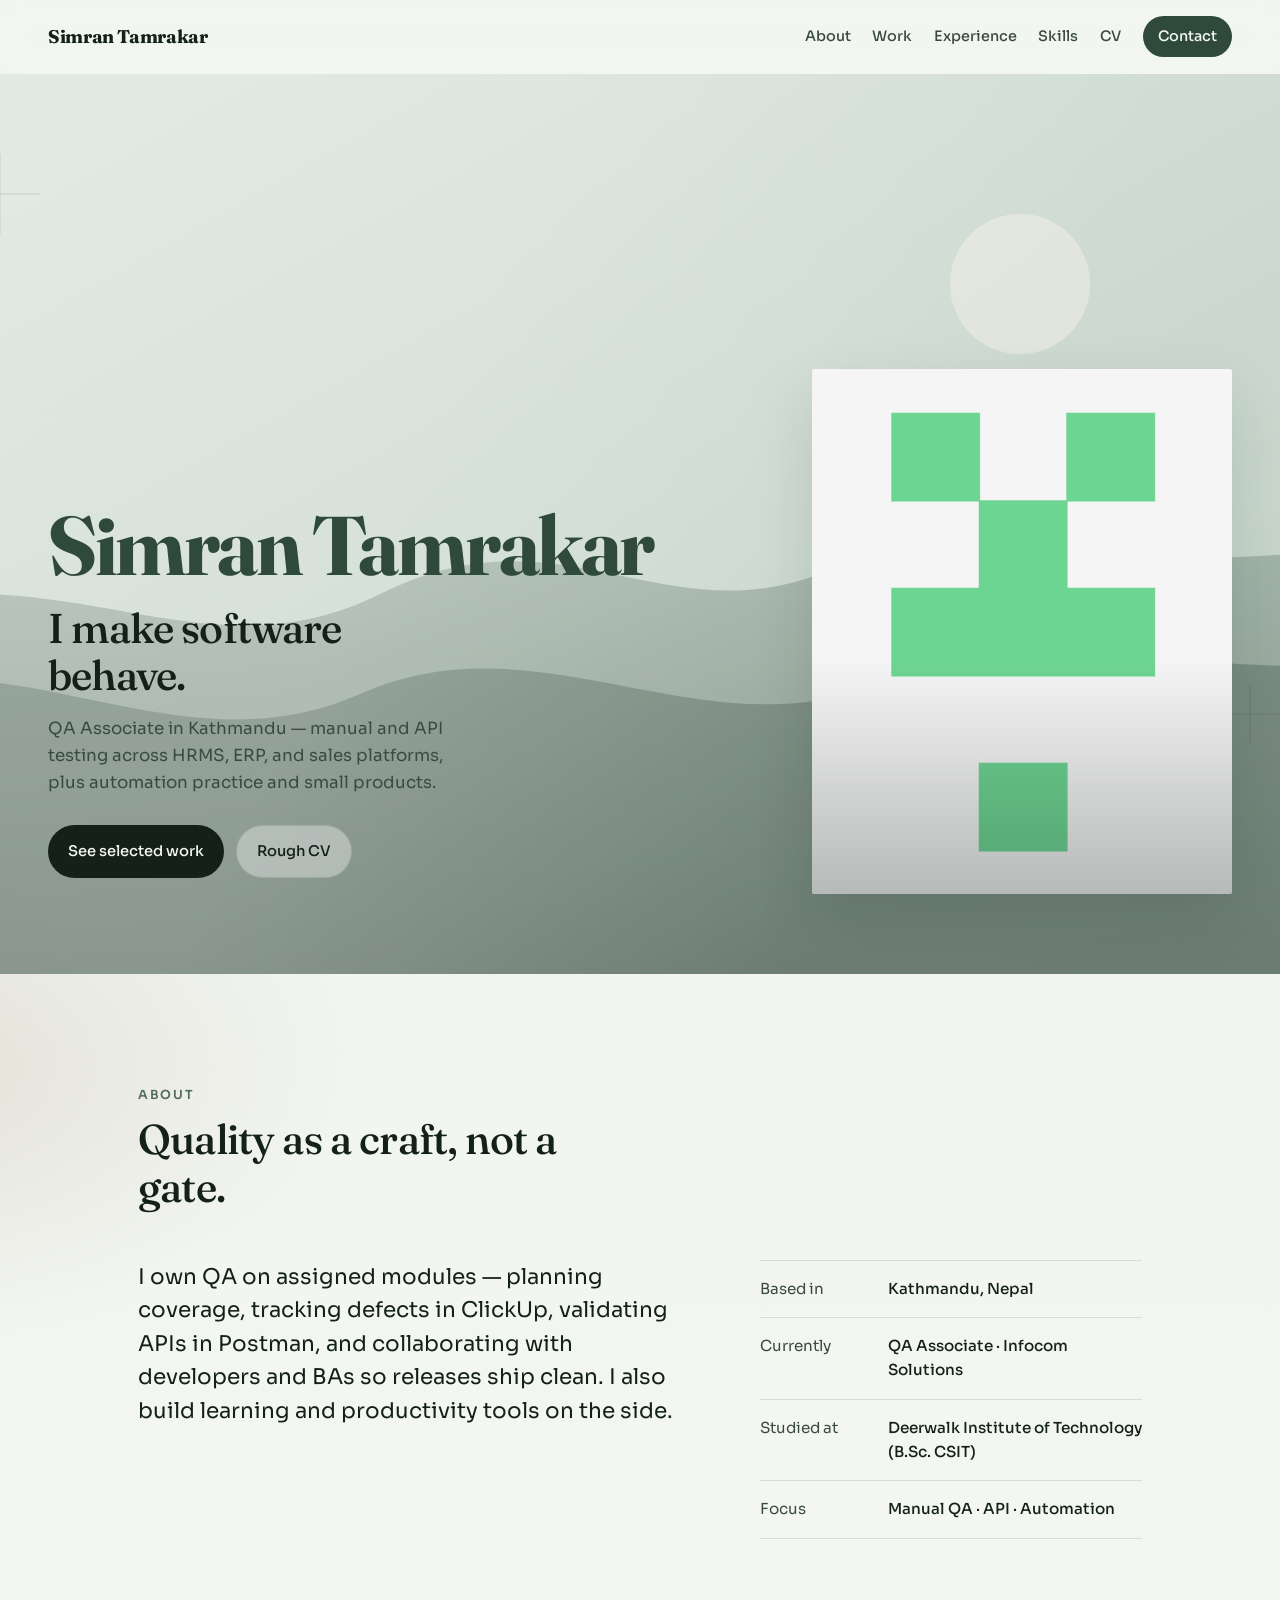
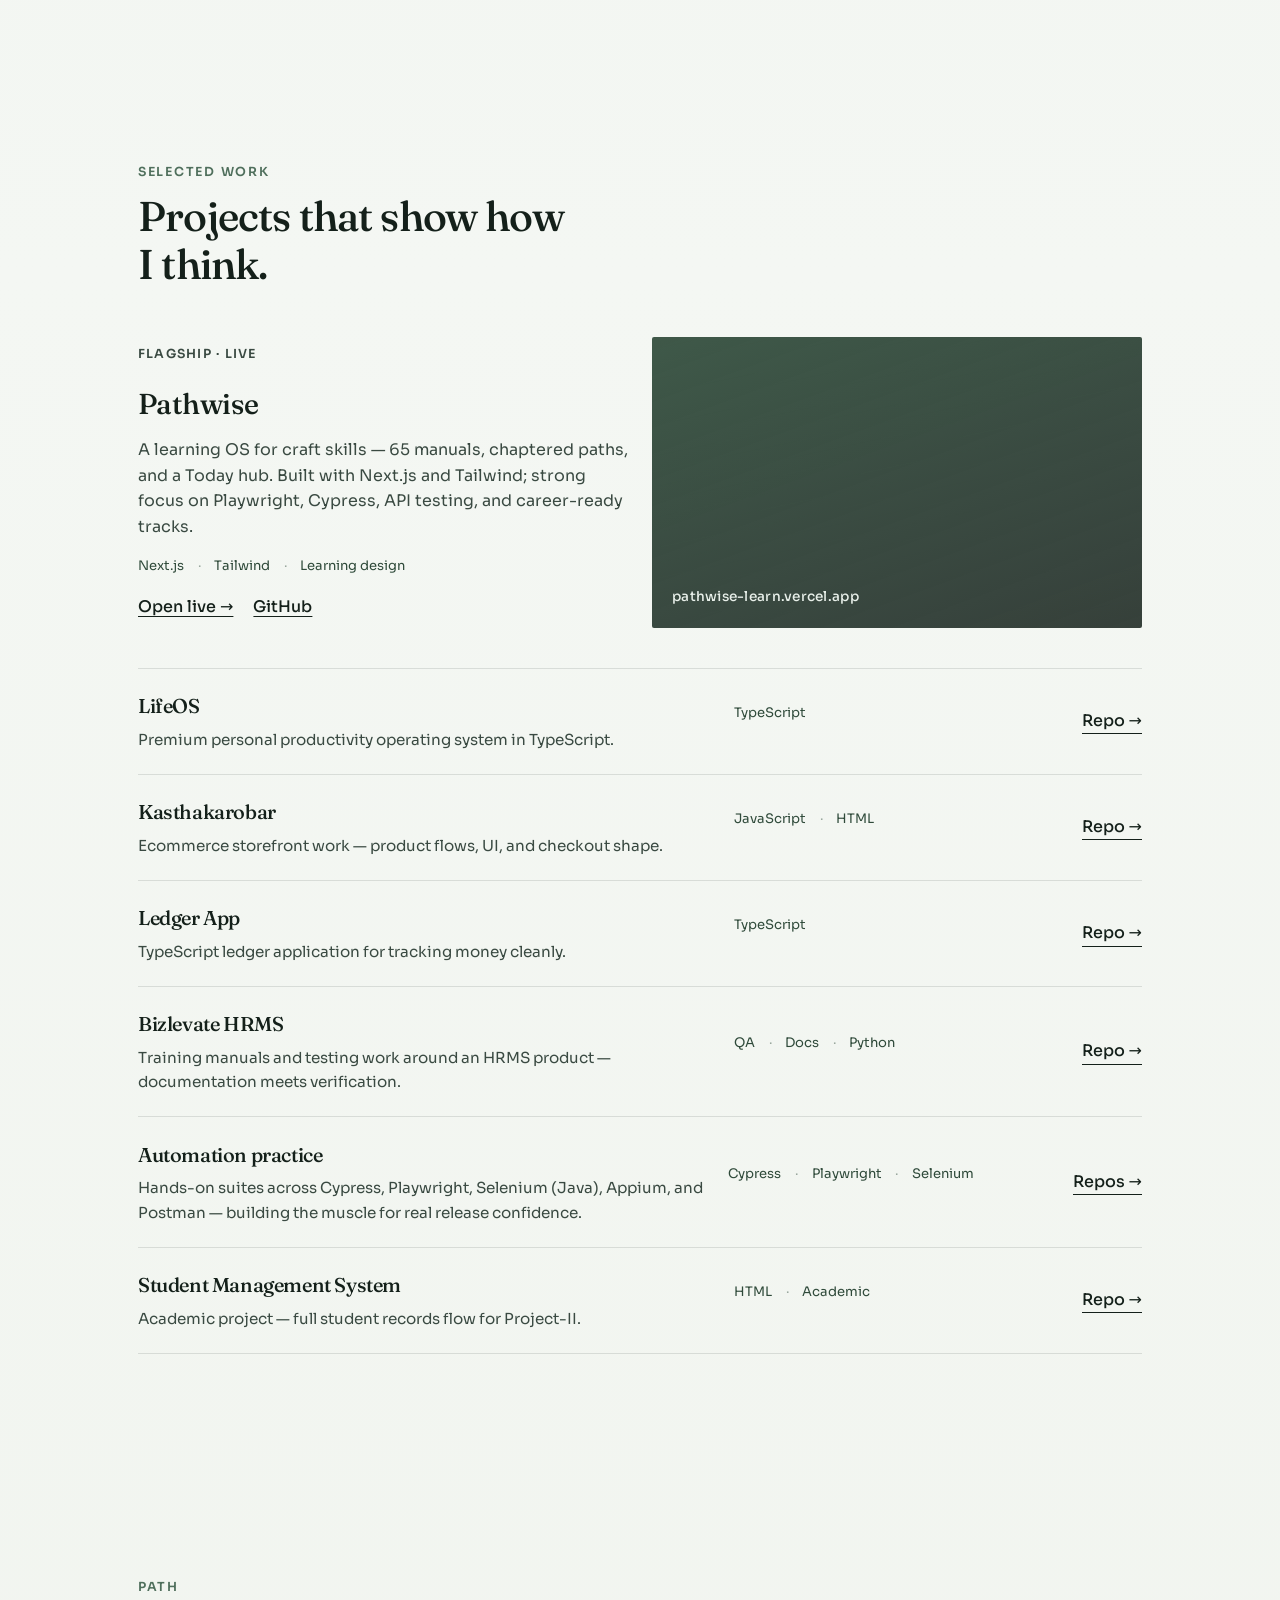
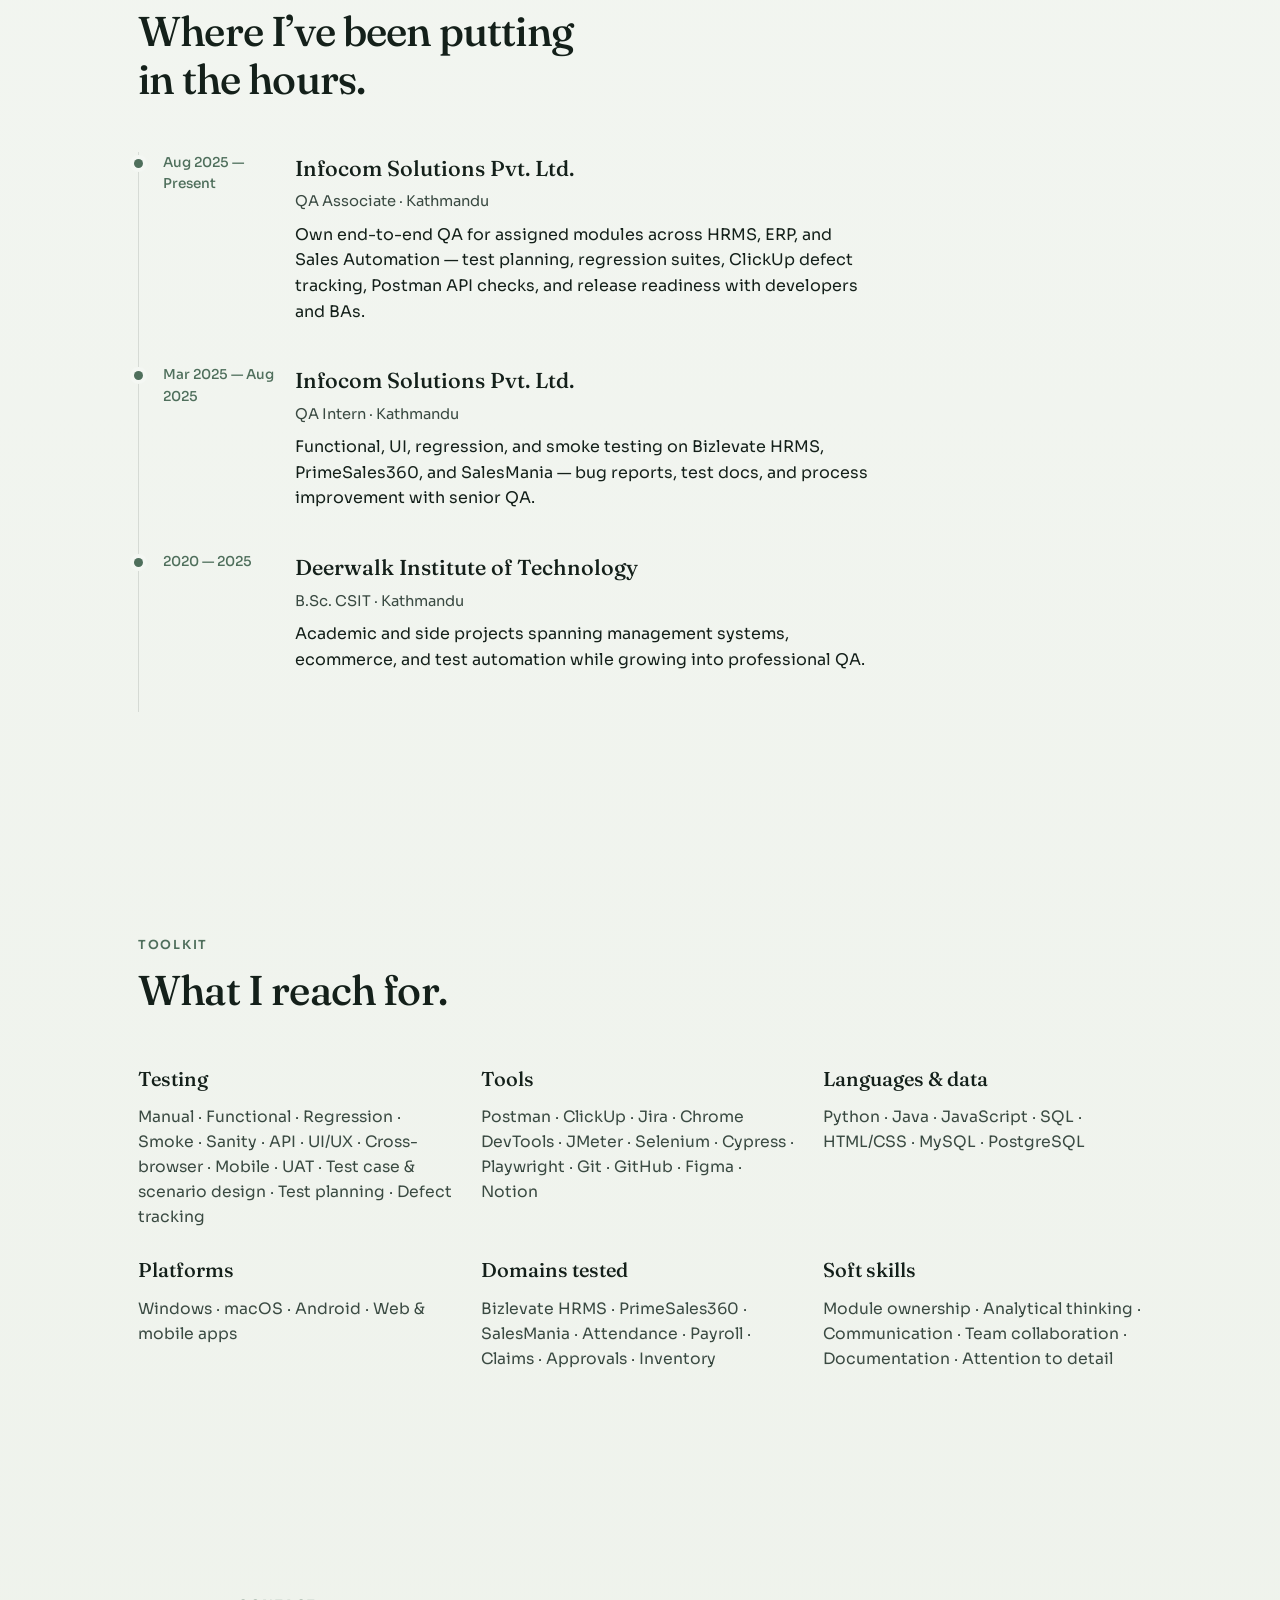
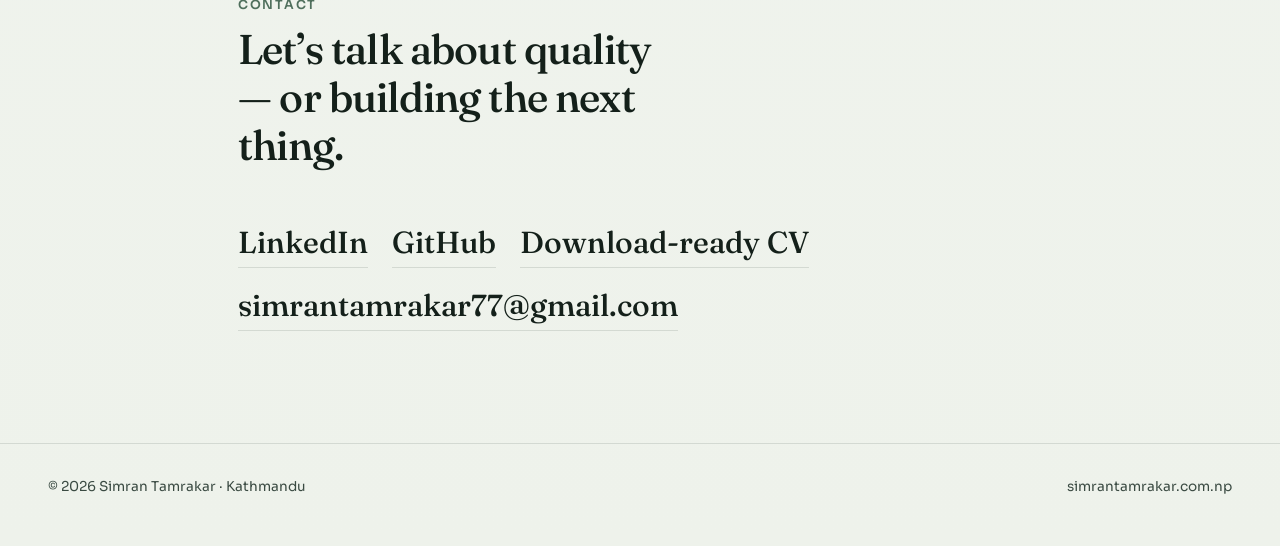
==== commit ebda7559: "Sync portfolio and CV with full QA skills and experience Align index.html and cv.html with simran-ta" ====
--- a/index.html
+++ b/index.html
@@ -3,19 +3,27 @@
   <head>
     <meta charset="UTF-8" />
     <meta name="viewport" content="width=device-width, initial-scale=1" />
-    <title>Simran Tamrakar — QA Engineer & Builder</title>
+    <title>Simran Tamrakar — QA Associate</title>
     <meta
       name="description"
-      content="Portfolio of Simran Tamrakar — QA engineer and product builder based in Kathmandu. Test automation, web apps, and craft documentation."
+      content="Portfolio of Simran Tamrakar — QA Associate in Kathmandu. Manual, API, and automation testing across HRMS, ERP, and sales platforms."
     />
     <link rel="canonical" href="https://simrantamrakar.com.np/" />
     <meta property="og:title" content="Simran Tamrakar" />
     <meta
       property="og:description"
-      content="QA engineer & builder. Kathmandu. Infocom Solutions · Deerwalk."
+      content="QA Associate · Infocom Solutions. Kathmandu. Manual QA, API testing, automation."
     />
     <meta property="og:type" content="website" />
     <meta property="og:url" content="https://simrantamrakar.com.np/" />
+    <meta name="theme-color" content="#2f4a3a" />
+    <meta name="mobile-web-app-capable" content="yes" />
+    <meta name="apple-mobile-web-app-capable" content="yes" />
+    <meta name="apple-mobile-web-app-status-bar-style" content="default" />
+    <meta name="apple-mobile-web-app-title" content="Simran" />
+    <link rel="manifest" href="manifest.webmanifest" />
+    <link rel="icon" href="assets/icons/icon-192.png" type="image/png" />
+    <link rel="apple-touch-icon" href="assets/icons/icon-192.png" />
     <link rel="preconnect" href="https://fonts.googleapis.com" />
     <link rel="preconnect" href="https://fonts.gstatic.com" crossorigin />
     <link
@@ -33,6 +41,7 @@
         <a href="#about">About</a>
         <a href="#work">Work</a>
         <a href="#experience">Experience</a>
+        <a href="#skills">Skills</a>
         <a href="cv.html">CV</a>
         <a class="nav-cta" href="#contact">Contact</a>
       </nav>
@@ -48,8 +57,8 @@
           <p class="hero-brand">Simran Tamrakar</p>
           <h1 class="hero-title">I make software behave.</h1>
           <p class="hero-lede">
-            QA engineer and builder in Kathmandu — test automation, careful
-            product work, and learning systems people actually finish.
+            QA Associate in Kathmandu — manual and API testing across HRMS, ERP,
+            and sales platforms, plus automation practice and small products.
           </p>
           <div class="hero-actions">
             <a class="btn btn-primary" href="#work">See selected work</a>
@@ -73,9 +82,10 @@
         </div>
         <div class="about-grid">
           <p class="about-lead">
-            I work at the seam between building and verifying — writing
-            automation that catches real bugs, shipping small products, and
-            documenting paths so others can learn faster than I did.
+            I own QA on assigned modules — planning coverage, tracking defects in
+            ClickUp, validating APIs in Postman, and collaborating with
+            developers and BAs so releases ship clean. I also build learning and
+            productivity tools on the side.
           </p>
           <ul class="about-facts">
             <li>
@@ -84,15 +94,15 @@
             </li>
             <li>
               <span>Currently</span>
-              <strong>Infocom Solutions [ISPL]</strong>
+              <strong>QA Associate · Infocom Solutions</strong>
             </li>
             <li>
               <span>Studied at</span>
-              <strong>Deerwalk Institute of Technology</strong>
+              <strong>Deerwalk Institute of Technology (B.Sc. CSIT)</strong>
             </li>
             <li>
               <span>Focus</span>
-              <strong>QA · Automation · Web</strong>
+              <strong>Manual QA · API · Automation</strong>
             </li>
           </ul>
         </div>
@@ -260,28 +270,37 @@
         </div>
         <ol class="timeline">
           <li>
-            <div class="timeline-when">Present</div>
+            <div class="timeline-when">Aug 2025 — Present</div>
             <div class="timeline-body">
-              <h3>Infocom Solutions [ISPL]</h3>
-              <p class="role">QA / Software Quality · Kathmandu</p>
-              <p>
-                Quality work inside a Nepal IT services company spanning software
-                development, system integration, and B2B tech. Supporting reliable
-                delivery with manual and automated testing.
-              </p>
-              <p class="note">
-                Title on LinkedIn may differ — update this line if your official
-                role name is different.
+              <h3>Infocom Solutions Pvt. Ltd.</h3>
+              <p class="role">QA Associate · Kathmandu</p>
+              <p>
+                Own end-to-end QA for assigned modules across HRMS, ERP, and Sales
+                Automation — test planning, regression suites, ClickUp defect
+                tracking, Postman API checks, and release readiness with
+                developers and BAs.
               </p>
             </div>
           </li>
           <li>
-            <div class="timeline-when">2020 —</div>
+            <div class="timeline-when">Mar 2025 — Aug 2025</div>
+            <div class="timeline-body">
+              <h3>Infocom Solutions Pvt. Ltd.</h3>
+              <p class="role">QA Intern · Kathmandu</p>
+              <p>
+                Functional, UI, regression, and smoke testing on Bizlevate HRMS,
+                PrimeSales360, and SalesMania — bug reports, test docs, and
+                process improvement with senior QA.
+              </p>
+            </div>
+          </li>
+          <li>
+            <div class="timeline-when">2020 — 2025</div>
             <div class="timeline-body">
               <h3>Deerwalk Institute of Technology</h3>
-              <p class="role">Undergraduate studies · Kathmandu</p>
-              <p>
-                Built academic and side projects spanning management systems,
+              <p class="role">B.Sc. CSIT · Kathmandu</p>
+              <p>
+                Academic and side projects spanning management systems,
                 ecommerce, and test automation while growing into professional QA.
               </p>
             </div>
@@ -296,16 +315,43 @@
         </div>
         <div class="skill-groups">
           <div>
-            <h3>Test & quality</h3>
-            <p>Playwright · Cypress · Selenium · Appium · Postman · Manual QA</p>
-          </div>
-          <div>
-            <h3>Build</h3>
-            <p>JavaScript · TypeScript · Python · HTML/CSS · Next.js · Java</p>
-          </div>
-          <div>
-            <h3>Practice</h3>
-            <p>API testing · Test design · HRMS flows · Learning manuals · Git</p>
+            <h3>Testing</h3>
+            <p>
+              Manual · Functional · Regression · Smoke · Sanity · API · UI/UX ·
+              Cross-browser · Mobile · UAT · Test case &amp; scenario design ·
+              Test planning · Defect tracking
+            </p>
+          </div>
+          <div>
+            <h3>Tools</h3>
+            <p>
+              Postman · ClickUp · Jira · Chrome DevTools · JMeter · Selenium ·
+              Cypress · Playwright · Git · GitHub · Figma · Notion
+            </p>
+          </div>
+          <div>
+            <h3>Languages &amp; data</h3>
+            <p>
+              Python · Java · JavaScript · SQL · HTML/CSS · MySQL · PostgreSQL
+            </p>
+          </div>
+          <div>
+            <h3>Platforms</h3>
+            <p>Windows · macOS · Android · Web &amp; mobile apps</p>
+          </div>
+          <div>
+            <h3>Domains tested</h3>
+            <p>
+              Bizlevate HRMS · PrimeSales360 · SalesMania · Attendance · Payroll ·
+              Claims · Approvals · Inventory
+            </p>
+          </div>
+          <div>
+            <h3>Soft skills</h3>
+            <p>
+              Module ownership · Analytical thinking · Communication · Team
+              collaboration · Documentation · Attention to detail
+            </p>
           </div>
         </div>
       </section>
@@ -331,14 +377,10 @@
             >GitHub</a
           >
           <a class="contact-link" href="cv.html">Download-ready CV</a>
-          <a class="contact-link" href="mailto:hello@simrantamrakar.com.np"
-            >hello@simrantamrakar.com.np</a
+          <a class="contact-link" href="mailto:simrantamrakar77@gmail.com"
+            >simrantamrakar77@gmail.com</a
           >
         </div>
-        <p class="contact-hint">
-          Mail alias is a placeholder — swap in your real address when you wire
-          DNS for simrantamrakar.com.np.
-        </p>
       </section>
     </main>
 
@@ -347,6 +389,11 @@
       <p>simrantamrakar.com.np</p>
     </footer>
 
+    <div class="pwa-toast" id="pwa-toast" hidden>
+      <span>Update ready</span>
+      <button type="button" id="pwa-refresh">Reload</button>
+    </div>
+
     <script src="script.js"></script>
   </body>
 </html>
--- a/styles.css
+++ b/styles.css
@@ -582,6 +582,38 @@
   margin: 0;
 }
 
+.pwa-toast {
+  position: fixed;
+  left: 50%;
+  bottom: 1.25rem;
+  transform: translateX(-50%);
+  z-index: 60;
+  display: flex;
+  align-items: center;
+  gap: 0.85rem;
+  padding: 0.75rem 0.9rem 0.75rem 1.1rem;
+  background: var(--ink);
+  color: var(--paper);
+  border-radius: 999px;
+  font-size: 0.88rem;
+  box-shadow: var(--shadow);
+}
+
+.pwa-toast[hidden] {
+  display: none !important;
+}
+
+.pwa-toast button {
+  border: 0;
+  border-radius: 999px;
+  padding: 0.45rem 0.85rem;
+  background: var(--moss);
+  color: var(--paper);
+  font: inherit;
+  font-weight: 500;
+  cursor: pointer;
+}
+
 @keyframes rise {
   to {
     opacity: 1;
